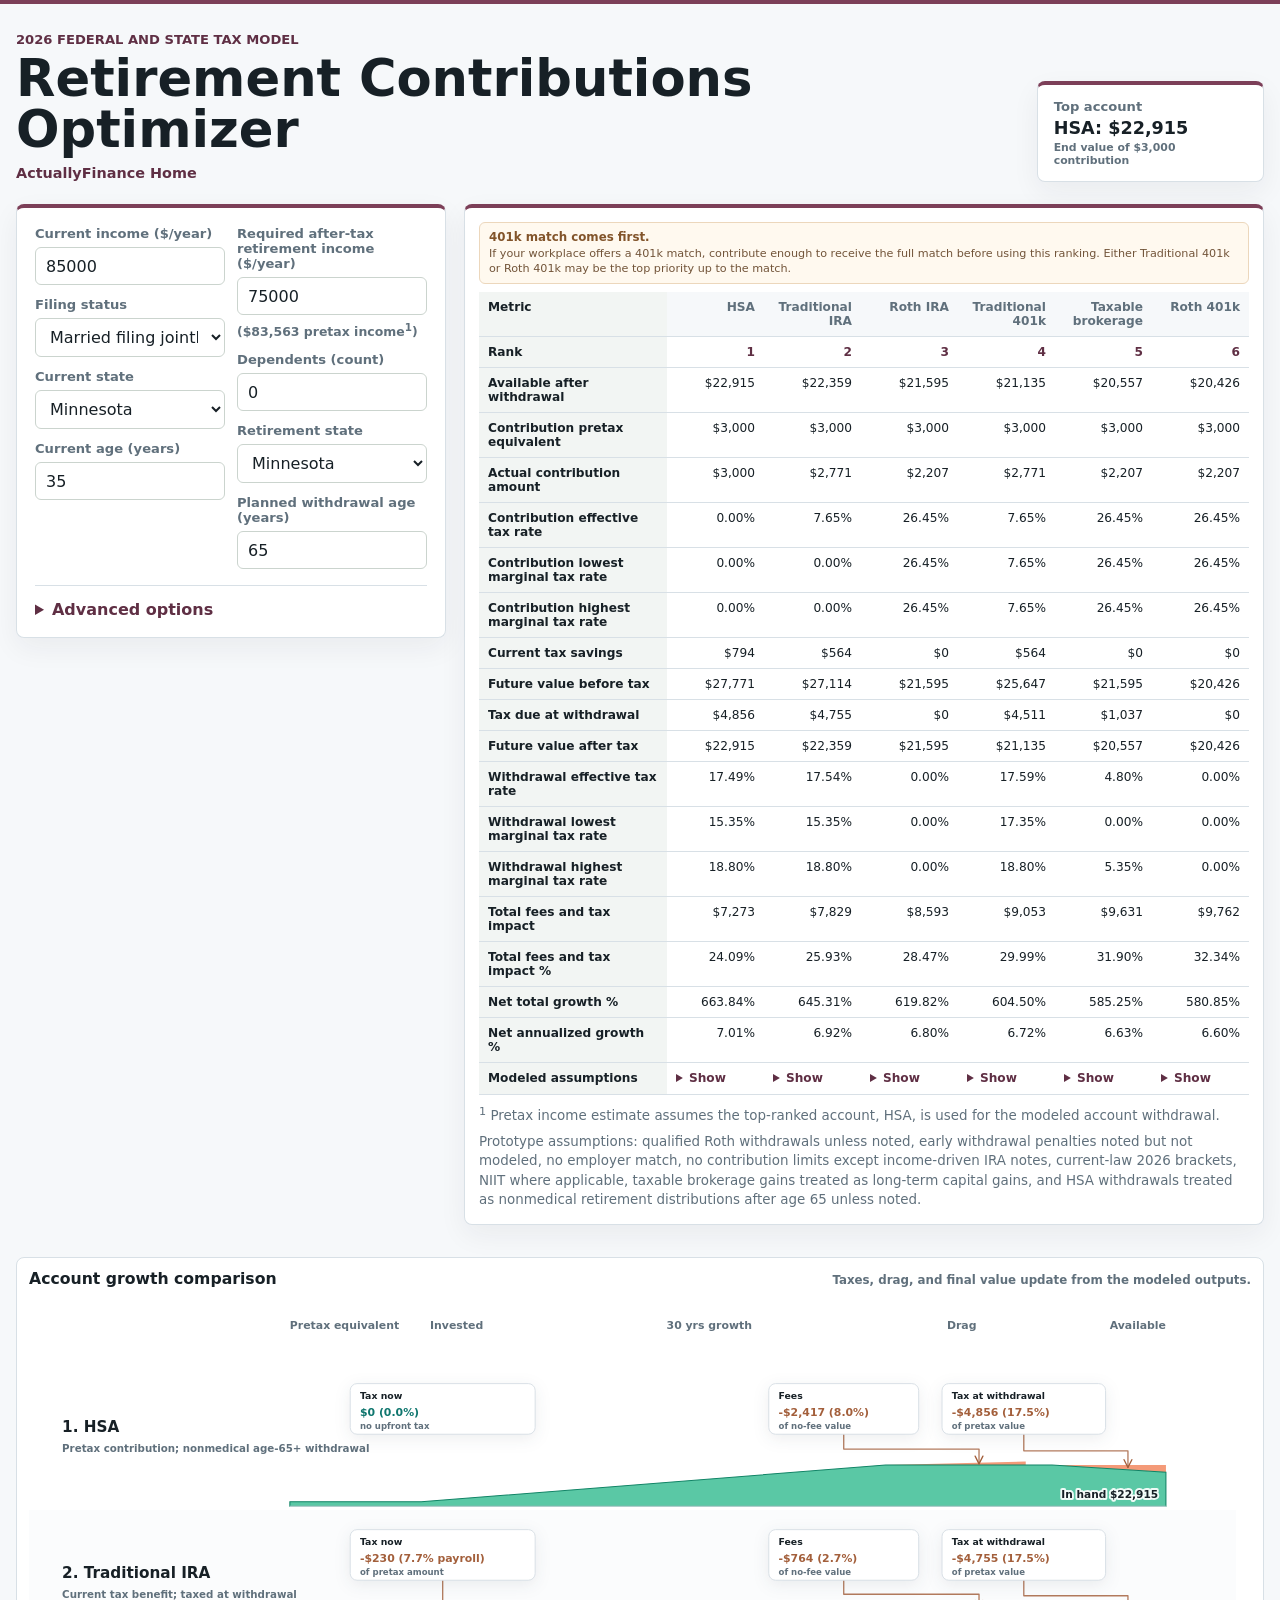
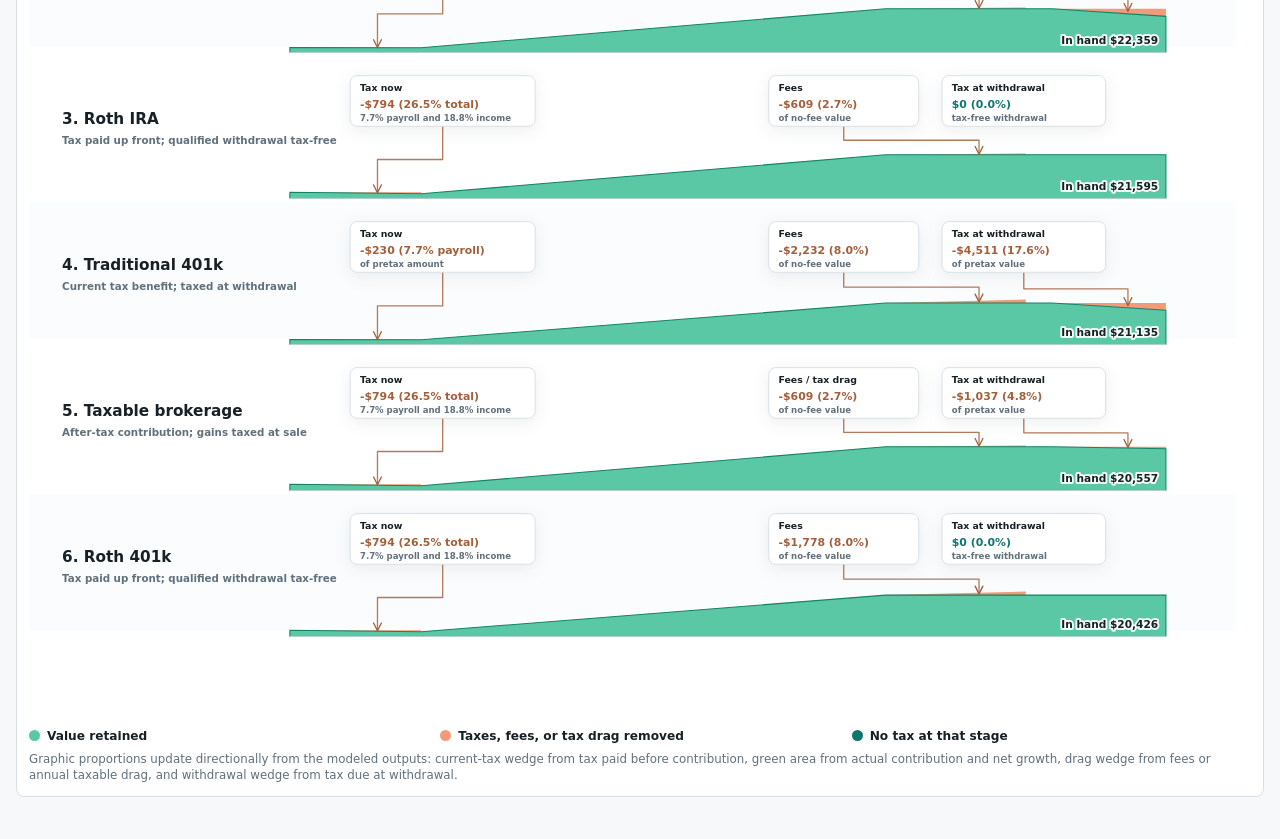
==== contributions-optimizer/index.html @ c51df671 "Make chart detractions triangular" ====
<!doctype html>
<html lang="en">
<head>
  <meta charset="utf-8">
  <meta name="viewport" content="width=device-width, initial-scale=1">
  <title>Retirement Contributions Optimizer</title>
  <meta name="description" content="Rank retirement account contributions by projected after-tax value across IRA, 401k, HSA, and taxable brokerage accounts.">
  <link rel="stylesheet" href="styles.css?v=20260601-chart-polish">
</head>
<body>
  <main class="shell">
    <header class="app-header">
      <div>
        <p class="eyebrow">2026 federal and state tax model</p>
        <h1>Retirement Contributions Optimizer</h1>
        <a class="site-link" href="/">ActuallyFinance Home</a>
      </div>
      <div class="top-result" aria-live="polite">
        <span>Top account</span>
        <strong id="top-account">Loading...</strong>
        <small id="top-account-context"></small>
      </div>
    </header>

    <section class="layout" aria-label="Optimizer inputs and results">
      <div class="optimizer-grid">
        <form class="input-panel" id="optimizer-form">
          <div class="field-columns">
            <div class="field-stack">
            <label class="field-current-income">
              <span>Current income ($/year)</span>
              <input id="current-income" name="currentIncome" type="number" min="0" step="5000" value="85000">
            </label>
            <label class="field-filing-status">
              <span>Filing status</span>
              <select id="filing-status" name="filingStatus">
                <option value="single">Single</option>
                <option value="married_filing_jointly" selected>Married filing jointly</option>
              </select>
            </label>
            <label class="field-current-state">
              <span>Current state</span>
              <select id="current-state" name="currentState"></select>
            </label>
            <label class="field-current-age">
              <span>Current age (years)</span>
              <input id="current-age" name="currentAge" type="number" min="0" max="120" step="1" value="35">
            </label>
            </div>
            <div class="field-stack">
            <label class="field-retirement-income">
              <span>Required after-tax retirement income ($/year)</span>
              <input id="retirement-income" name="retirementIncome" type="number" min="0" step="5000" value="75000">
              <small class="input-note" id="retirement-pretax-equivalent"></small>
            </label>
            <label class="field-dependents">
              <span>Dependents (count)</span>
              <input id="dependents" name="dependents" type="number" min="0" step="1" value="0">
            </label>
            <label class="field-retirement-state">
              <span>Retirement state</span>
              <select id="retirement-state" name="retirementState"></select>
            </label>
            <label class="field-withdrawal-age">
              <span>Planned withdrawal age (years)</span>
              <input id="withdrawal-age" name="withdrawalAge" type="number" min="0" max="120" step="1" value="65">
            </label>
            </div>
          </div>

          <details class="advanced">
            <summary>Advanced options</summary>
            <div class="field-grid advanced-grid">
              <label>
                <span>Pretax income amount to compare ($)</span>
                <input id="pretax-budget" name="pretaxBudget" type="number" min="1" step="100" value="3000">
              </label>
              <label>
                <span>Primary earner share of household wages (%)</span>
                <input id="primary-earner-share" name="primaryEarnerShare" type="number" min="0" max="100" step="5" value="50">
              </label>
              <label class="range-field">
                <span>Current income from long-term capital gains or qualified dividends %</span>
                <div class="range-control">
                  <input id="current-ltcg-share" name="currentLtcgShare" type="range" min="0" max="100" step="5" value="0">
                  <output id="current-ltcg-share-output" for="current-ltcg-share">0%</output>
                </div>
              </label>
              <label class="range-field">
                <span>Retirement baseline income from long-term capital gains or qualified dividends %</span>
                <div class="range-control">
                  <input id="retirement-ltcg-share" name="retirementLtcgShare" type="range" min="0" max="100" step="5" value="0">
                  <output id="retirement-ltcg-share-output" for="retirement-ltcg-share">0%</output>
                </div>
              </label>
              <label>
                <span>Expected annual investment return (%)</span>
                <input id="annual-return" name="annualReturn" type="number" min="0" max="15" step="0.25" value="8">
              </label>
              <label>
                <span>Base annual account expense drag (%)</span>
                <input id="base-expense" name="baseExpense" type="number" min="0" max="3" step="0.05" value="0.10">
              </label>
              <label>
                <span>Extra 401k annual expense drag (%)</span>
                <input id="extra-401k-expense" name="extra401kExpense" type="number" min="0" max="3" step="0.05" value="0.20">
              </label>
              <label>
                <span>Taxable brokerage annual tax drag (%)</span>
                <input id="taxable-drag" name="taxableDrag" type="number" min="0" max="3" step="0.05" value="0">
              </label>
              <label>
                <span>Extra HSA annual expense drag (%)</span>
                <input id="extra-hsa-expense" name="extraHsaExpense" type="number" min="0" max="3" step="0.05" value="0.20">
              </label>
            </div>

            <div class="toggle-grid">
              <label><input id="has-401k" name="has401k" type="checkbox" checked> <span>User has access to a 401k plan</span></label>
              <label><input id="has-hsa" name="hasHsa" type="checkbox" checked> <span>User is HSA eligible</span></label>
              <label><input id="hsa-payroll" name="hsaPayroll" type="checkbox" checked> <span>HSA contribution will be made through paycheck</span></label>
              <label><input id="workplace-plan" name="workplacePlan" type="checkbox" checked> <span>IRA contributor is covered by a workplace retirement plan</span></label>
              <label><input id="spouse-workplace-plan" name="spouseWorkplacePlan" type="checkbox" checked> <span>Spouse is covered by a workplace retirement plan</span></label>
            </div>
          </details>
        </form>

        <section class="results-panel" aria-label="Account ranking results">
          <aside class="priority-notice" aria-label="401k employer match priority">
            <strong>401k match comes first.</strong>
            <span>If your workplace offers a 401k match, contribute enough to receive the full match before using this ranking. Either Traditional 401k or Roth 401k may be the top priority up to the match.</span>
          </aside>
          <div class="table-wrap">
            <table id="results-table"></table>
          </div>
          <div class="results-cards" id="results-cards"></div>
          <div id="footnotes" class="footnotes"></div>
          <p class="model-note">
            Prototype assumptions: qualified Roth withdrawals unless noted, early withdrawal penalties noted but not modeled, no employer match, no contribution limits except income-driven IRA notes, current-law 2026 brackets, NIIT where applicable, taxable brokerage gains treated as long-term capital gains, and HSA withdrawals treated as nonmedical retirement distributions after age 65 unless noted.
          </p>
        </section>
      </div>
      <section class="growth-chart" id="growth-chart" aria-label="Account growth comparison"></section>
    </section>
  </main>

  <script src="app.js?v=20260601-triangle-detractions"></script>
</body>
</html>
---- contributions-optimizer/styles.css ----
:root {
  color-scheme: light;
  --bg: #f6f8fa;
  --panel: #ffffff;
  --ink: #172026;
  --muted: #60707c;
  --line: #d8e0e6;
  --accent: #7c3f58;
  --accent-dark: #5f2f44;
  --accent-soft: #f4e8ee;
  --warning: #9b6a38;
  --warning-soft: #fbefe1;
  --unavailable-text: #8f9aa6;
  --unavailable-soft: #f2f4f6;
  --warn-soft: #fff4d9;
  --shadow: 0 10px 28px rgba(31, 41, 55, 0.06);
}

* {
  box-sizing: border-box;
}

body {
  margin: 0;
  min-width: 320px;
  color: var(--ink);
  background: var(--bg);
  font-family: Inter, ui-sans-serif, system-ui, -apple-system, BlinkMacSystemFont, "Segoe UI", sans-serif;
}

body::before {
  content: "";
  display: block;
  height: 4px;
  background: var(--accent);
}

button,
input,
select {
  font: inherit;
}

.shell {
  width: min(1480px, calc(100% - 32px));
  margin: 0 auto;
  padding: 28px 0 42px;
}

.app-header {
  display: flex;
  align-items: end;
  justify-content: space-between;
  gap: 24px;
  margin-bottom: 22px;
}

.eyebrow {
  margin: 0 0 6px;
  color: var(--accent-dark);
  font-size: 0.82rem;
  font-weight: 700;
  letter-spacing: 0;
  text-transform: uppercase;
}

h1 {
  margin: 0;
  font-size: clamp(2rem, 4vw, 3.4rem);
  line-height: 1;
  letter-spacing: 0;
}

.site-link {
  display: inline-flex;
  margin-top: 10px;
  color: var(--accent-dark);
  font-size: 0.9rem;
  font-weight: 700;
  text-decoration: none;
}

.site-link:hover {
  text-decoration: underline;
  text-underline-offset: 3px;
}

.top-result {
  min-width: 220px;
  padding: 14px 16px;
  border: 1px solid var(--line);
  border-top: 4px solid var(--accent);
  border-radius: 8px;
  background: var(--panel);
  box-shadow: var(--shadow);
}

.top-result span {
  display: block;
  color: var(--muted);
  font-size: 0.82rem;
  font-weight: 650;
}

.top-result strong {
  display: block;
  margin-top: 4px;
  font-size: 1.1rem;
}

.top-result small {
  display: block;
  margin-top: 3px;
  color: var(--muted);
  font-size: 0.68rem;
  font-weight: 650;
}

.layout {
  display: grid;
  gap: 18px;
  align-items: start;
}

.optimizer-grid {
  display: grid;
  grid-template-columns: minmax(320px, 430px) minmax(0, 1fr);
  gap: 18px;
  align-items: start;
}

.input-panel,
.results-panel {
  border: 1px solid var(--line);
  border-top: 4px solid var(--accent);
  border-radius: 8px;
  background: var(--panel);
  box-shadow: var(--shadow);
}

.input-panel {
  padding: 18px;
  position: sticky;
  top: 16px;
}

.field-grid {
  display: grid;
  grid-template-columns: 1fr 1fr;
  gap: 12px;
}

.field-columns {
  display: grid;
  grid-template-columns: 1fr 1fr;
  gap: 12px;
  align-items: start;
}

.field-stack {
  display: grid;
  gap: 12px;
}

label {
  display: grid;
  gap: 6px;
  align-self: start;
  align-content: start;
  min-width: 0;
}

label span {
  color: var(--muted);
  font-size: 0.82rem;
  font-weight: 650;
}

.input-note {
  color: var(--muted);
  font-size: 0.78rem;
  font-weight: 650;
  line-height: 1.25;
}

input,
select {
  width: 100%;
  min-height: 38px;
  border: 1px solid #cbd4ce;
  border-radius: 6px;
  padding: 8px 10px;
  color: var(--ink);
  background: #fff;
}

input[type="range"] {
  min-height: 38px;
  padding: 0;
  border: 0;
  accent-color: var(--accent);
  background: transparent;
}

input:focus,
select:focus {
  outline: 2px solid rgba(15, 118, 110, 0.22);
  border-color: var(--accent);
}

input[type="range"]:focus {
  outline: none;
}

input[type="range"]:focus-visible {
  outline: 2px solid rgba(15, 118, 110, 0.22);
  outline-offset: 3px;
}

.range-field {
  gap: 8px;
}

.range-control {
  display: grid;
  grid-template-columns: minmax(0, 1fr) 48px;
  gap: 10px;
  align-items: center;
  min-height: 38px;
}

.range-control output {
  justify-self: end;
  min-width: 42px;
  color: var(--ink);
  font-weight: 750;
  text-align: right;
}

.advanced {
  margin-top: 16px;
  border-top: 1px solid var(--line);
  padding-top: 14px;
}

.advanced summary {
  cursor: pointer;
  color: var(--accent-dark);
  font-weight: 750;
}

.advanced-grid {
  margin-top: 14px;
}

.toggle-grid {
  display: grid;
  gap: 9px;
  margin-top: 14px;
}

.toggle-grid label {
  display: flex;
  align-items: center;
  gap: 9px;
}

.toggle-grid input {
  width: 16px;
  min-height: 16px;
  accent-color: var(--accent);
}

.toggle-grid span {
  color: var(--ink);
  font-weight: 600;
}

.results-panel {
  min-width: 0;
  padding: 14px;
}

.priority-notice {
  display: grid;
  gap: 3px;
  margin-bottom: 8px;
  border: 1px solid #ecd7bc;
  border-radius: 6px;
  padding: 7px 9px;
  color: #725439;
  background: #fff9ef;
}

.priority-notice strong {
  color: #82542a;
  font-size: 0.74rem;
}

.priority-notice span {
  font-size: 0.7rem;
  line-height: 1.28;
}

.table-wrap {
  overflow-x: auto;
}

.results-cards {
  display: none;
}

table {
  width: 100%;
  border-collapse: collapse;
  table-layout: fixed;
  font-size: clamp(0.76rem, 0.78vw, 0.92rem);
}

th,
td {
  border-bottom: 1px solid var(--line);
  padding: 8px 9px;
  vertical-align: top;
  overflow-wrap: anywhere;
}

th {
  background: #f6f8fa;
  color: var(--muted);
  font-weight: 750;
  text-align: right;
}

th.account-warning-header {
  color: var(--warning);
}

th:first-child,
td:first-child {
  position: sticky;
  left: 0;
  z-index: 1;
  width: 188px;
  background: #f2f5f3;
  color: var(--ink);
  font-weight: 750;
  text-align: left;
}

td {
  text-align: right;
}

tr.rank-row td:not(:first-child) {
  color: var(--accent-dark);
  font-weight: 800;
}

td.account-unavailable-cell,
tr.rank-row td.account-unavailable-cell:not(:first-child) {
  color: var(--unavailable-text);
  background: var(--unavailable-soft);
}

.note-cell {
  text-align: left;
  color: var(--muted);
  font-size: 0.76rem;
  line-height: 1.25;
}

.assumption-details summary {
  cursor: pointer;
  color: var(--accent-dark);
  font-weight: 750;
}

.assumption-details p {
  margin: 7px 0 0;
}

td.account-unavailable-cell.note-cell {
  color: var(--unavailable-text);
}

.unavailable {
  color: var(--unavailable-text);
  background: var(--unavailable-soft);
}

.footnotes {
  margin-top: 10px;
  color: var(--muted);
  font-size: 0.84rem;
}

.footnotes p,
.model-note {
  margin: 8px 0 0;
}

.model-note {
  color: var(--muted);
  font-size: 0.84rem;
  line-height: 1.45;
}

.growth-chart {
  grid-column: 1 / -1;
  margin-top: 14px;
  border: 1px solid var(--line);
  border-radius: 8px;
  padding: 12px;
  background: #fff;
}

.growth-chart-header {
  display: flex;
  align-items: baseline;
  justify-content: space-between;
  gap: 12px;
  margin-bottom: 8px;
}

.growth-chart h2 {
  margin: 0;
  color: var(--ink);
  font-size: 0.98rem;
  line-height: 1.2;
}

.growth-chart-header span {
  color: var(--muted);
  font-size: 0.74rem;
  font-weight: 650;
  text-align: right;
}

.growth-chart svg {
  display: block;
  width: 100%;
  height: auto;
  min-height: 260px;
}

.retained-chart-scroll {
  width: 100%;
  max-width: 100%;
  overflow-x: auto;
  overflow-y: hidden;
  padding-bottom: 4px;
  scrollbar-gutter: stable;
}

.retained-row-band {
  fill: #fbfcfd;
}

.retained-account-title {
  fill: var(--ink);
  font-size: 0.98rem;
  font-weight: 800;
}

.retained-account-subtitle,
.retained-stage-label {
  fill: var(--muted);
  font-weight: 700;
}

.retained-account-subtitle {
  font-size: 0.66rem;
}

.retained-stage-label {
  font-size: 0.7rem;
}

.retained-value-label {
  fill: var(--ink);
  font-size: 0.68rem;
  font-weight: 800;
  paint-order: stroke;
  stroke: rgba(255, 255, 255, 0.9);
  stroke-linejoin: round;
  stroke-width: 4px;
}

.retained-callout-box {
  fill: #fff;
  stroke: var(--line);
  stroke-width: 1;
  filter: drop-shadow(0 4px 8px rgba(31, 41, 55, 0.08));
}

.retained-leader-line {
  fill: none;
  stroke-width: 1.35;
  stroke-linecap: round;
  stroke-linejoin: round;
  opacity: 0.82;
}

.retained-callout-title {
  fill: var(--ink);
  font-size: 0.6rem;
  font-weight: 800;
}

.retained-callout-value {
  fill: #a35f3b;
  font-size: 0.7rem;
  font-weight: 800;
}

.retained-callout-value.good {
  fill: #0f766e;
}

.retained-callout-note {
  fill: var(--muted);
  font-size: 0.55rem;
  font-weight: 650;
}

.chart-axis,
.chart-grid {
  stroke: var(--line);
}

.chart-axis-break {
  fill: none;
  stroke: var(--muted);
  stroke-linecap: round;
  stroke-width: 2;
}

.chart-axis-label,
.chart-tick-label {
  fill: var(--muted);
  font-size: 0.72rem;
  font-weight: 650;
}

.chart-line {
  fill: none;
  stroke-linecap: round;
  stroke-linejoin: round;
  stroke-width: 3;
}

.chart-endpoint {
  stroke: #fff;
  stroke-width: 2;
}

.chart-legend {
  display: grid;
  grid-template-columns: repeat(auto-fit, minmax(160px, 1fr));
  gap: 7px 12px;
  margin-top: 10px;
}

.chart-rule-note {
  margin: 8px 0 0;
  color: var(--muted);
  font-size: 0.74rem;
  line-height: 1.4;
}

.chart-legend-item {
  display: grid;
  grid-template-columns: auto minmax(0, 1fr);
  gap: 7px;
  align-items: center;
  min-width: 0;
  color: var(--ink);
  font-size: 0.76rem;
  font-weight: 700;
}

.chart-legend-swatch {
  width: 11px;
  height: 11px;
  border-radius: 999px;
}

.chart-legend-value {
  color: var(--muted);
  font-weight: 650;
}

@media (max-width: 1100px) {
  .optimizer-grid {
    grid-template-columns: 1fr;
  }

  .input-panel {
    position: static;
  }
}

@media (max-width: 700px) {
  .shell {
    width: 100%;
    padding: 14px 10px 28px;
  }

  .app-header {
    align-items: stretch;
    flex-direction: column;
    gap: 12px;
    margin-bottom: 12px;
  }

  .eyebrow {
    font-size: 0.72rem;
  }

  h1 {
    font-size: 2rem;
    line-height: 1.04;
  }

  .top-result {
    min-width: 0;
    padding: 12px;
  }

  .layout {
    gap: 12px;
  }

  .optimizer-grid {
    gap: 12px;
  }

  .input-panel,
  .results-panel {
    border-radius: 6px;
    box-shadow: none;
  }

  .input-panel {
    padding: 12px;
  }

  .field-grid,
  .field-columns {
    grid-template-columns: 1fr;
    gap: 10px;
  }

  .field-stack {
    display: contents;
  }

  .field-current-income {
    order: 1;
  }

  .field-retirement-income {
    order: 2;
  }

  .field-filing-status {
    order: 3;
  }

  .field-dependents {
    order: 4;
  }

  .field-current-state {
    order: 5;
  }

  .field-retirement-state {
    order: 6;
  }

  .field-current-age {
    order: 7;
  }

  .field-withdrawal-age {
    order: 8;
  }

  label span {
    font-size: 0.78rem;
  }

  input,
  select {
    min-height: 42px;
    font-size: 1rem;
  }

  .advanced {
    margin-top: 12px;
    padding-top: 12px;
  }

  .toggle-grid {
    gap: 12px;
  }

  .toggle-grid label {
    align-items: flex-start;
  }

  .toggle-grid input {
    flex: 0 0 auto;
    margin-top: 2px;
    width: 18px;
    min-height: 18px;
  }

  .results-panel {
    padding: 10px;
  }

  .table-wrap {
    display: none;
  }

  .results-cards {
    display: grid;
    gap: 10px;
  }

  .result-card {
    border: 1px solid var(--line);
    border-radius: 8px;
    background: #fff;
    overflow: hidden;
  }

  .unavailable-card {
    background: var(--unavailable-soft);
    color: var(--unavailable-text);
  }

  .benefit-warning-card .card-rank strong {
    color: var(--warning);
  }

  .card-rank,
  .card-value {
    display: grid;
    gap: 3px;
    padding: 11px 12px;
  }

  .card-rank {
    grid-template-columns: auto 1fr;
    align-items: center;
    border-bottom: 1px solid var(--line);
    background: #eef3ef;
  }

  .card-rank span {
    color: var(--accent-dark);
    font-size: 0.78rem;
    font-weight: 800;
  }

  .card-rank strong {
    justify-self: end;
    text-align: right;
    font-size: 1rem;
  }

  .card-value {
    border-bottom: 1px solid var(--line);
  }

  .card-value span,
  .mobile-metrics dt {
    color: var(--muted);
    font-size: 0.76rem;
    font-weight: 700;
  }

  .card-value strong {
    color: var(--accent-dark);
    font-size: 1.4rem;
    line-height: 1.05;
  }

  .mobile-metrics {
    display: grid;
    margin: 0;
  }

  .mobile-metrics div {
    display: grid;
    grid-template-columns: minmax(0, 1fr) auto;
    gap: 10px;
    align-items: baseline;
    padding: 8px 12px;
    border-bottom: 1px solid var(--line);
  }

  .mobile-metrics dd {
    margin: 0;
    text-align: right;
    font-weight: 750;
  }

  .card-details {
    padding: 10px 12px;
  }

  .card-details summary {
    cursor: pointer;
    color: var(--accent-dark);
    font-size: 0.86rem;
    font-weight: 750;
  }

  .card-details p {
    margin: 8px 0 0;
    color: var(--muted);
    font-size: 0.84rem;
    line-height: 1.35;
  }

  .footnotes,
  .model-note {
    font-size: 0.78rem;
  }

  .growth-chart {
    padding: 10px;
  }

  .growth-chart-header {
    display: grid;
    gap: 3px;
  }

  .growth-chart-header span {
    text-align: left;
  }

  .growth-chart svg {
    min-height: 230px;
  }

  .retained-chart-scroll svg {
    width: 1240px;
    max-width: none;
  }

  th:first-child,
  td:first-child {
    width: 150px;
  }
}
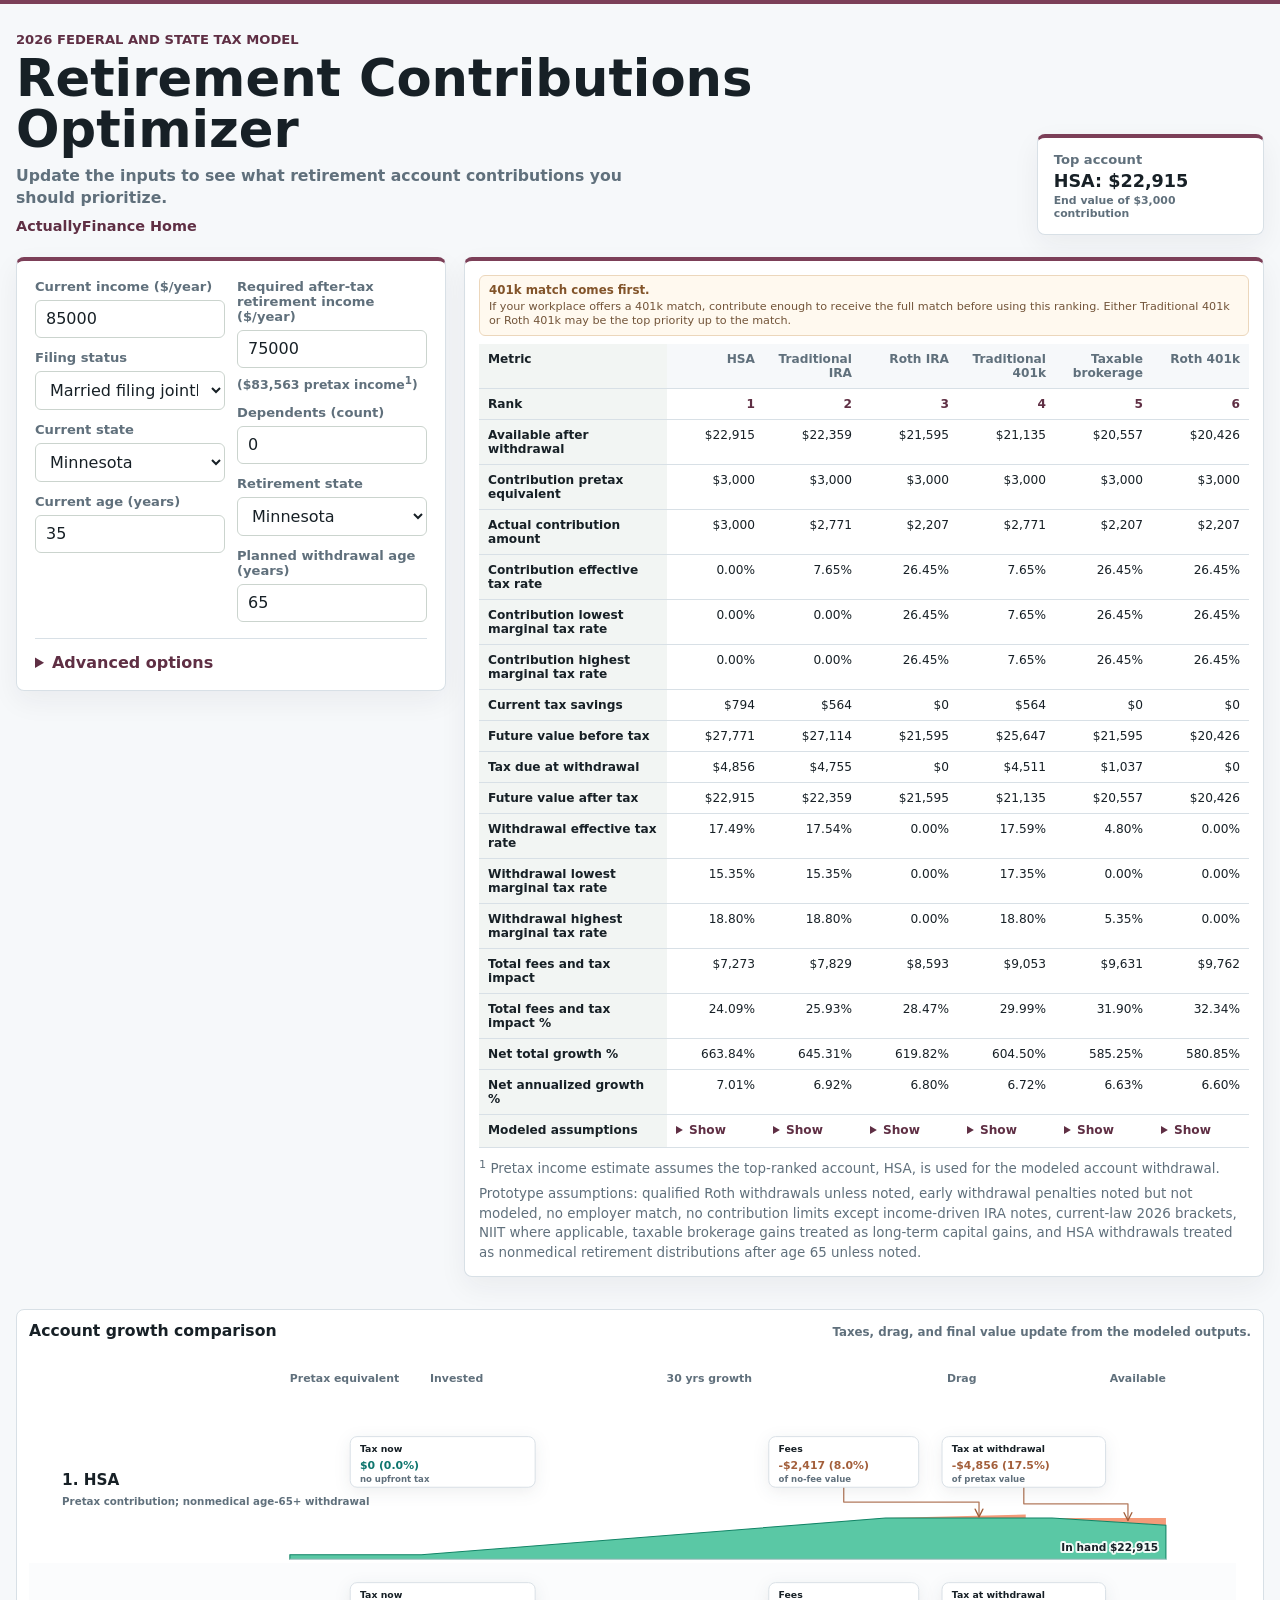
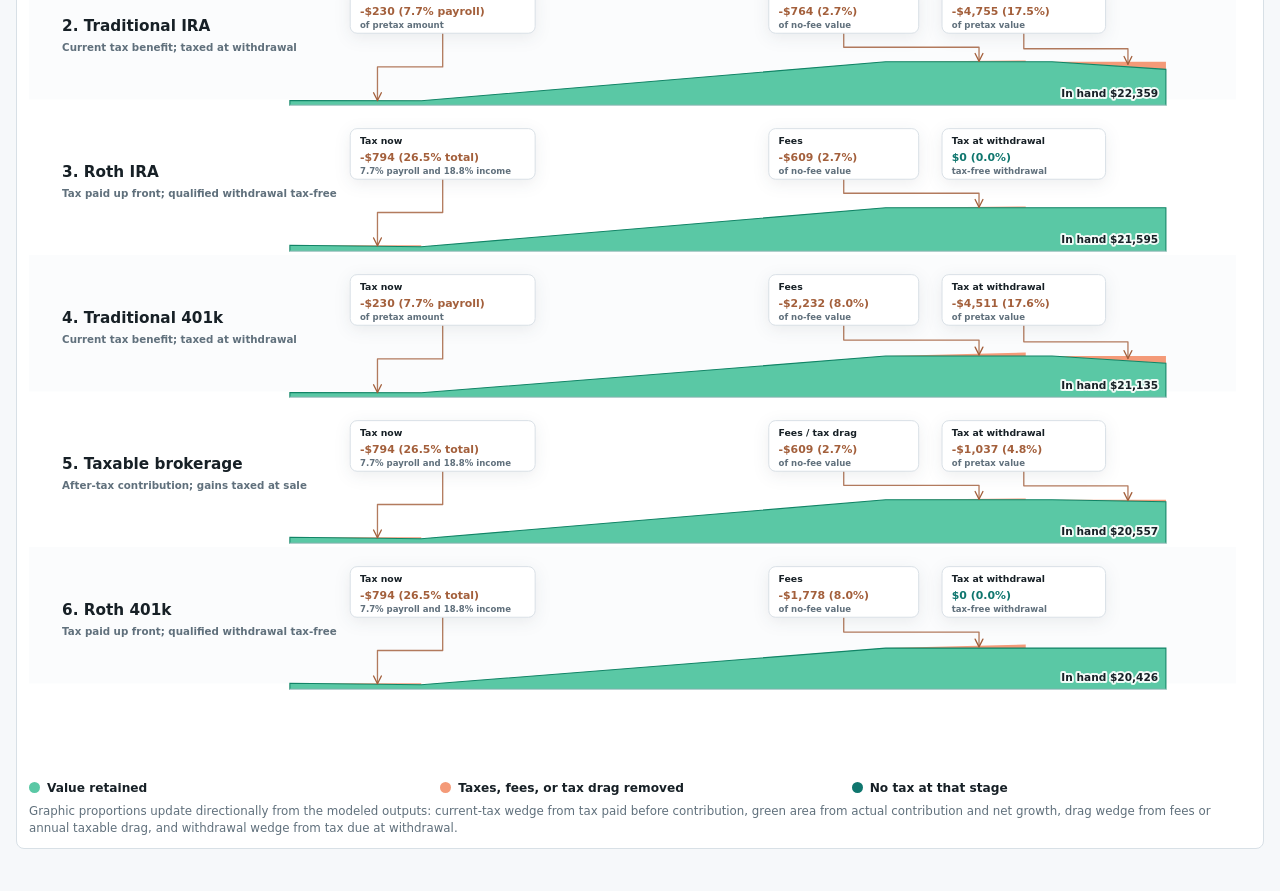
==== commit f04b0a40: "Add optimizer page description" ====
--- a/contributions-optimizer/index.html
+++ b/contributions-optimizer/index.html
@@ -13,6 +13,7 @@
       <div>
         <p class="eyebrow">2026 federal and state tax model</p>
         <h1>Retirement Contributions Optimizer</h1>
+        <p class="app-description">Update the inputs to see what retirement account contributions you should prioritize.</p>
         <a class="site-link" href="/">ActuallyFinance Home</a>
       </div>
       <div class="top-result" aria-live="polite">
--- a/contributions-optimizer/styles.css
+++ b/contributions-optimizer/styles.css
@@ -71,6 +71,15 @@
   letter-spacing: 0;
 }
 
+.app-description {
+  max-width: 620px;
+  margin: 10px 0 0;
+  color: var(--muted);
+  font-size: 0.98rem;
+  font-weight: 600;
+  line-height: 1.35;
+}
+
 .site-link {
   display: inline-flex;
   margin-top: 10px;
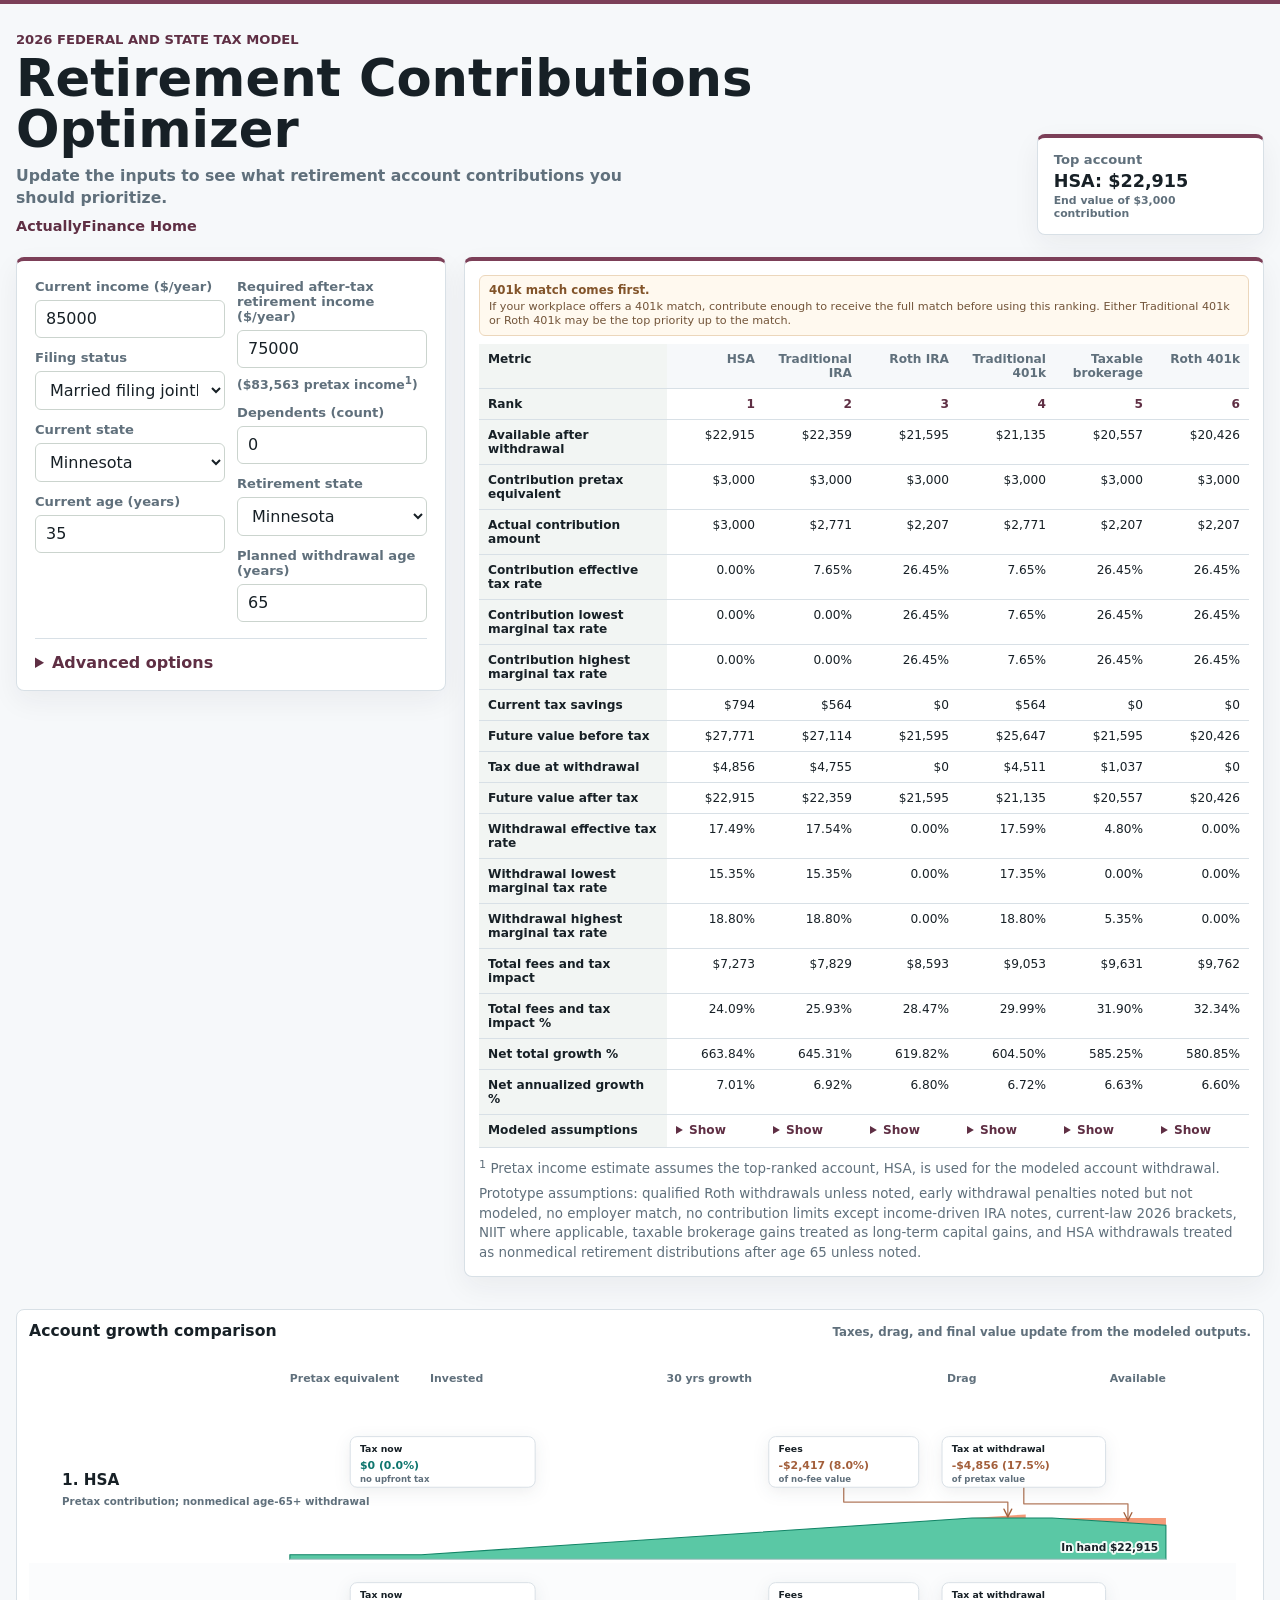
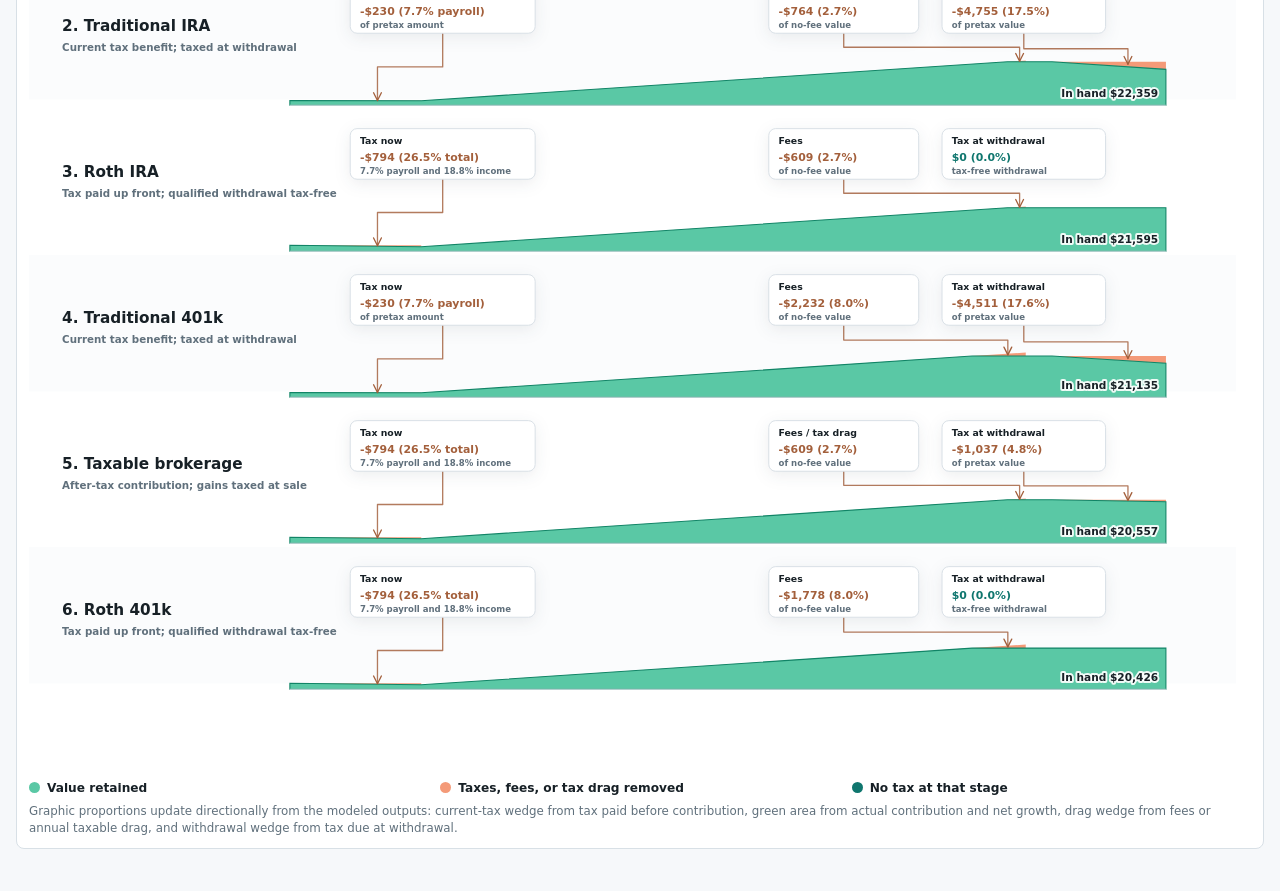
==== commit c7985d7f: "Align fee wedge with growth slope" ====
--- a/contributions-optimizer/index.html
+++ b/contributions-optimizer/index.html
@@ -145,6 +145,6 @@
     </section>
   </main>
 
-  <script src="app.js?v=20260601-triangle-detractions"></script>
+  <script src="app.js?v=20260601-fee-slope-alignment"></script>
 </body>
 </html>
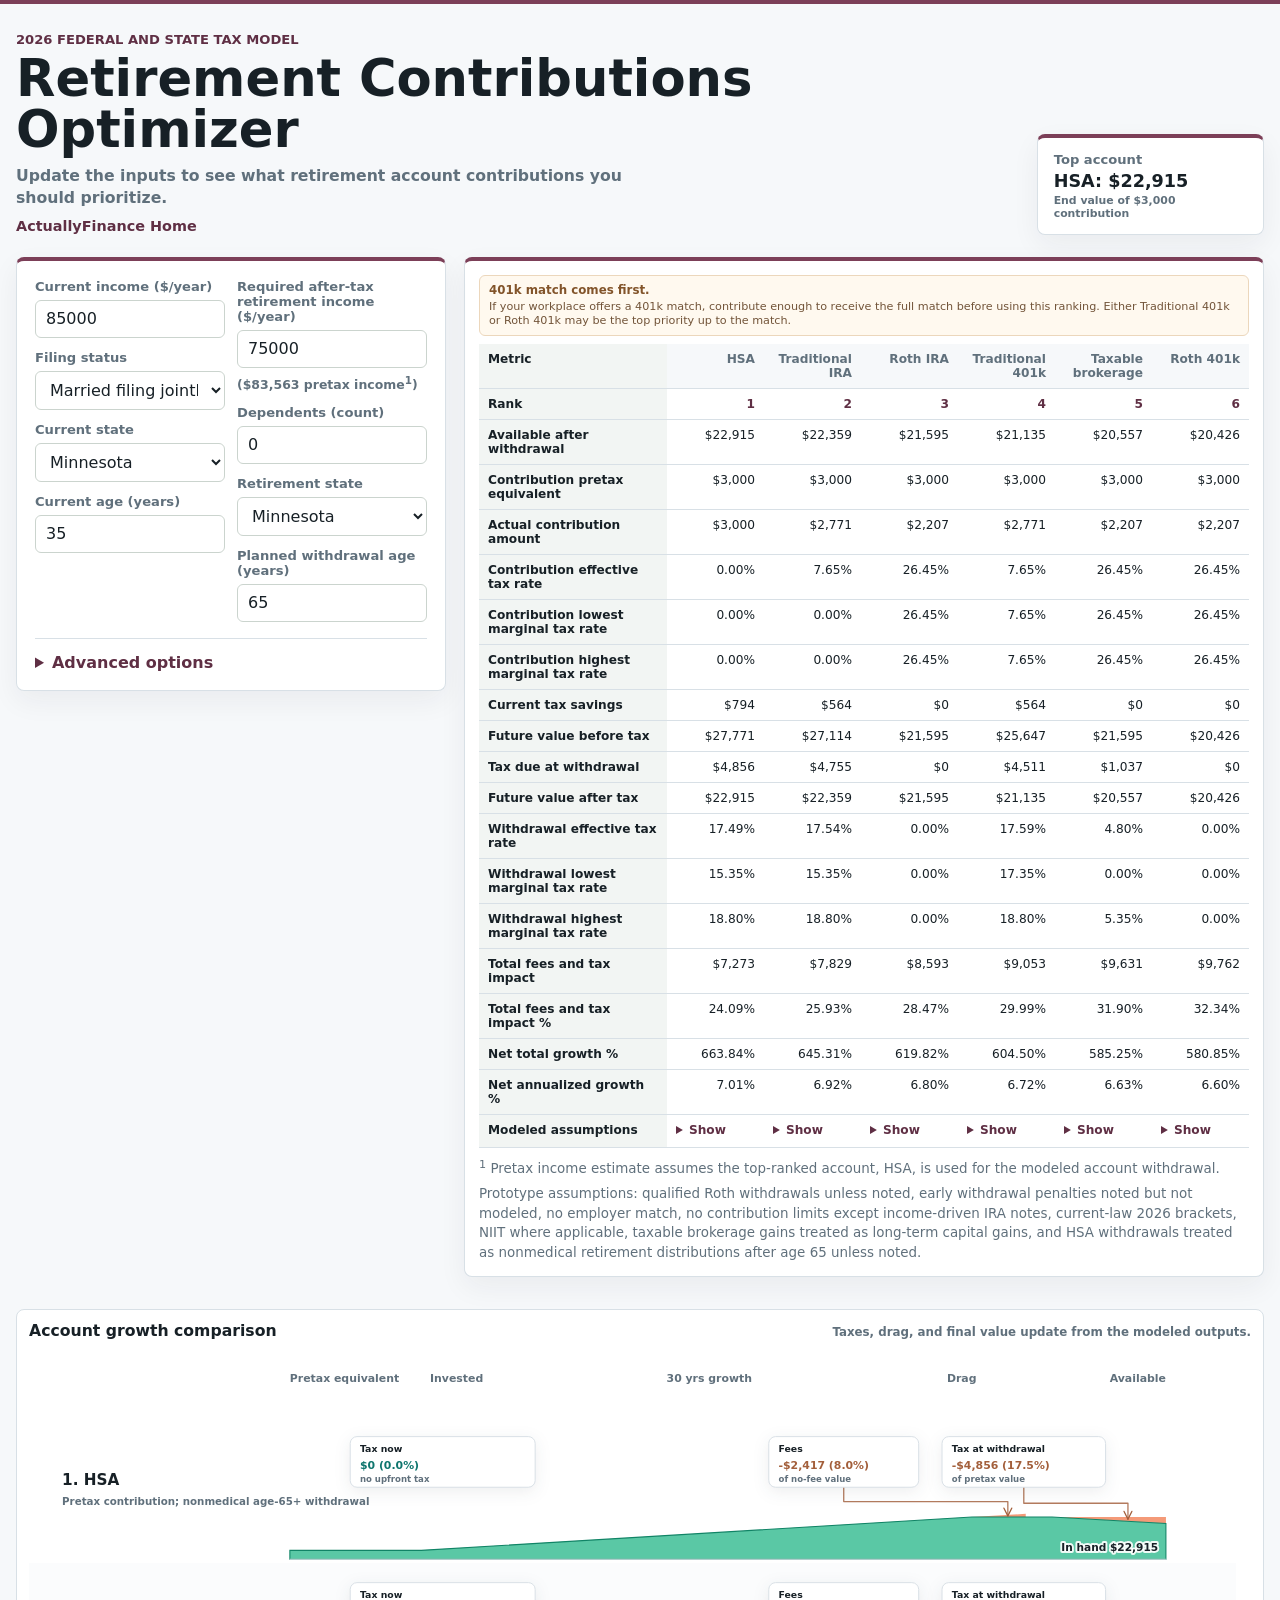
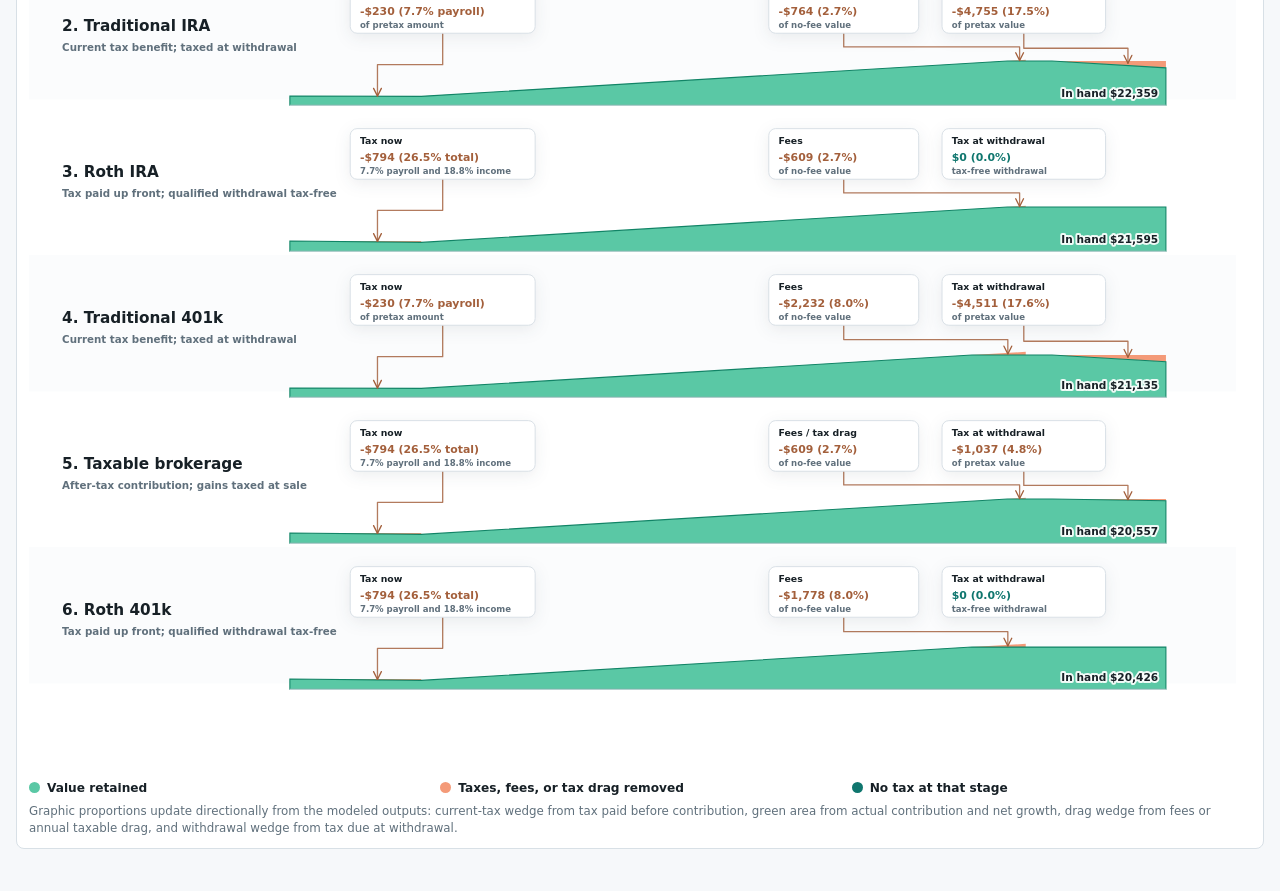
==== commit 843331ac: "Increase minimum chart retained value height" ====
--- a/contributions-optimizer/index.html
+++ b/contributions-optimizer/index.html
@@ -145,6 +145,6 @@
     </section>
   </main>
 
-  <script src="app.js?v=20260601-fee-slope-alignment"></script>
+  <script src="app.js?v=20260601-min-green-height"></script>
 </body>
 </html>
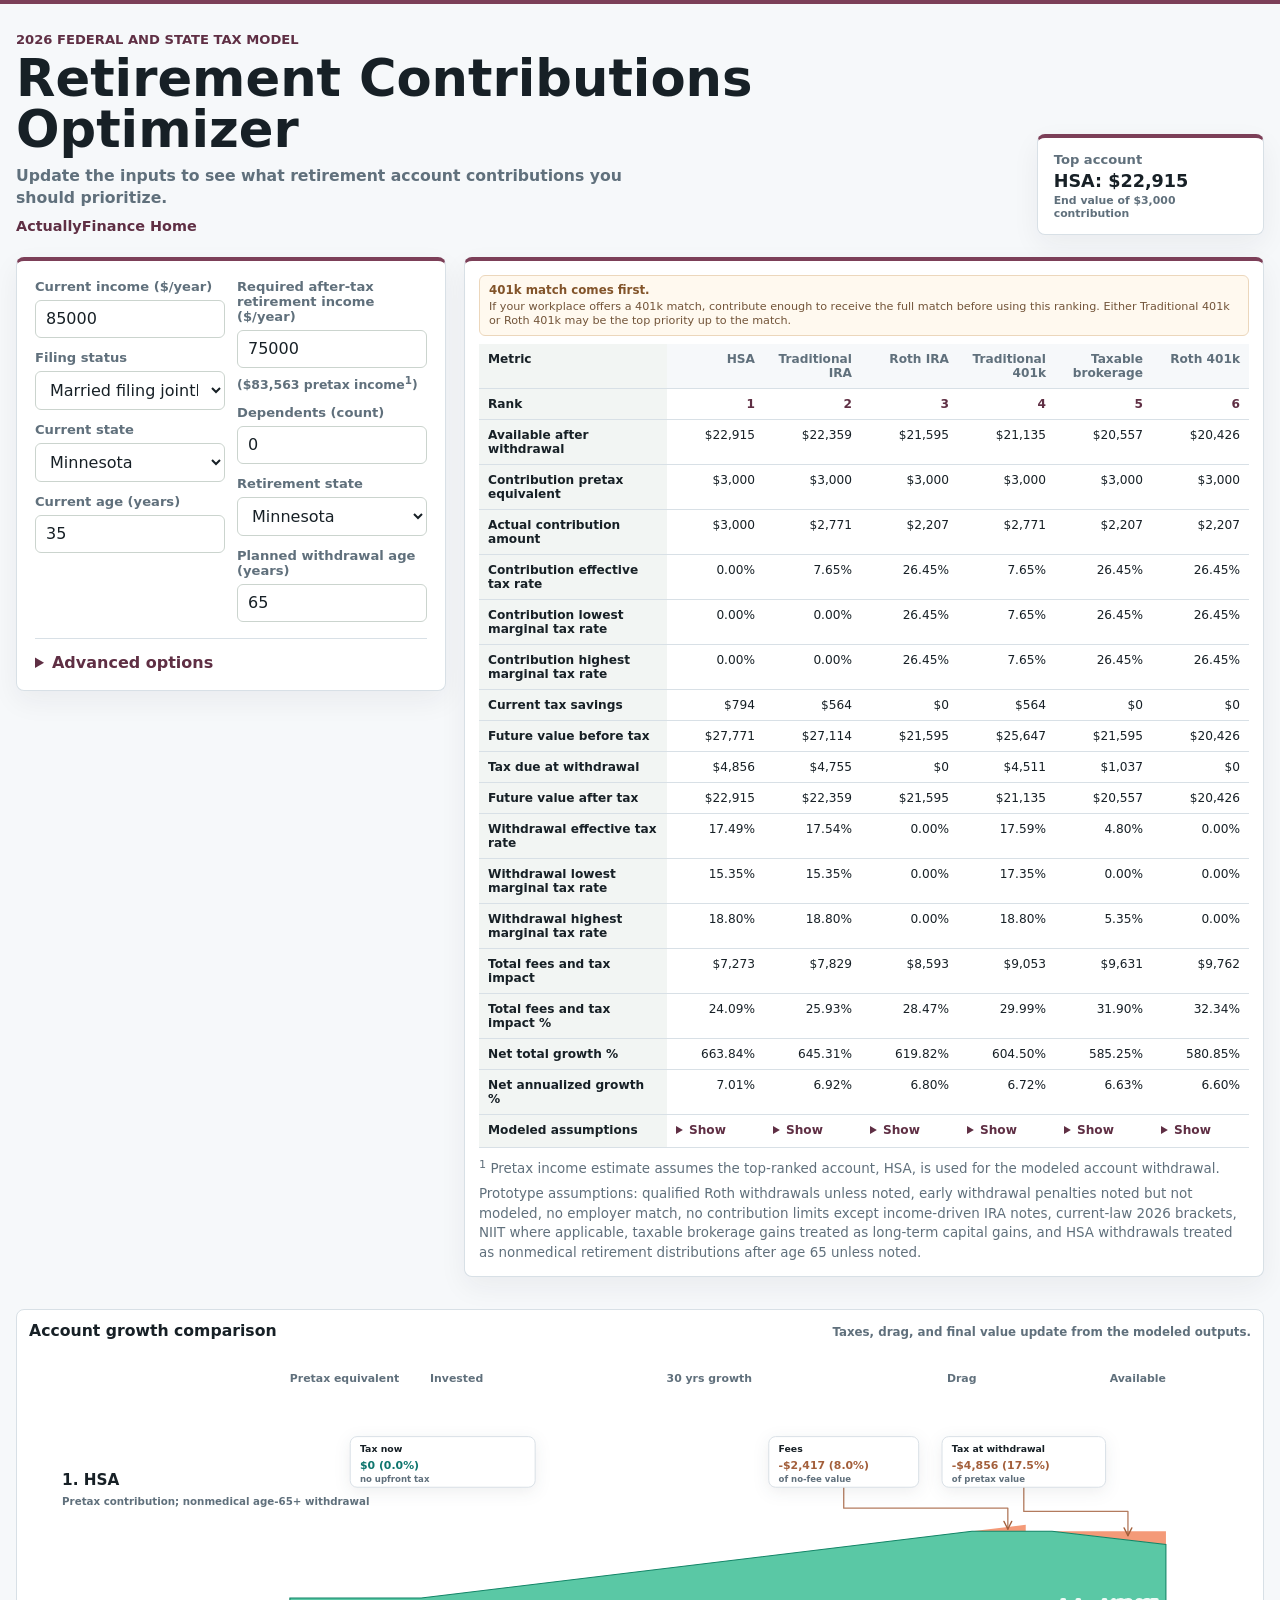
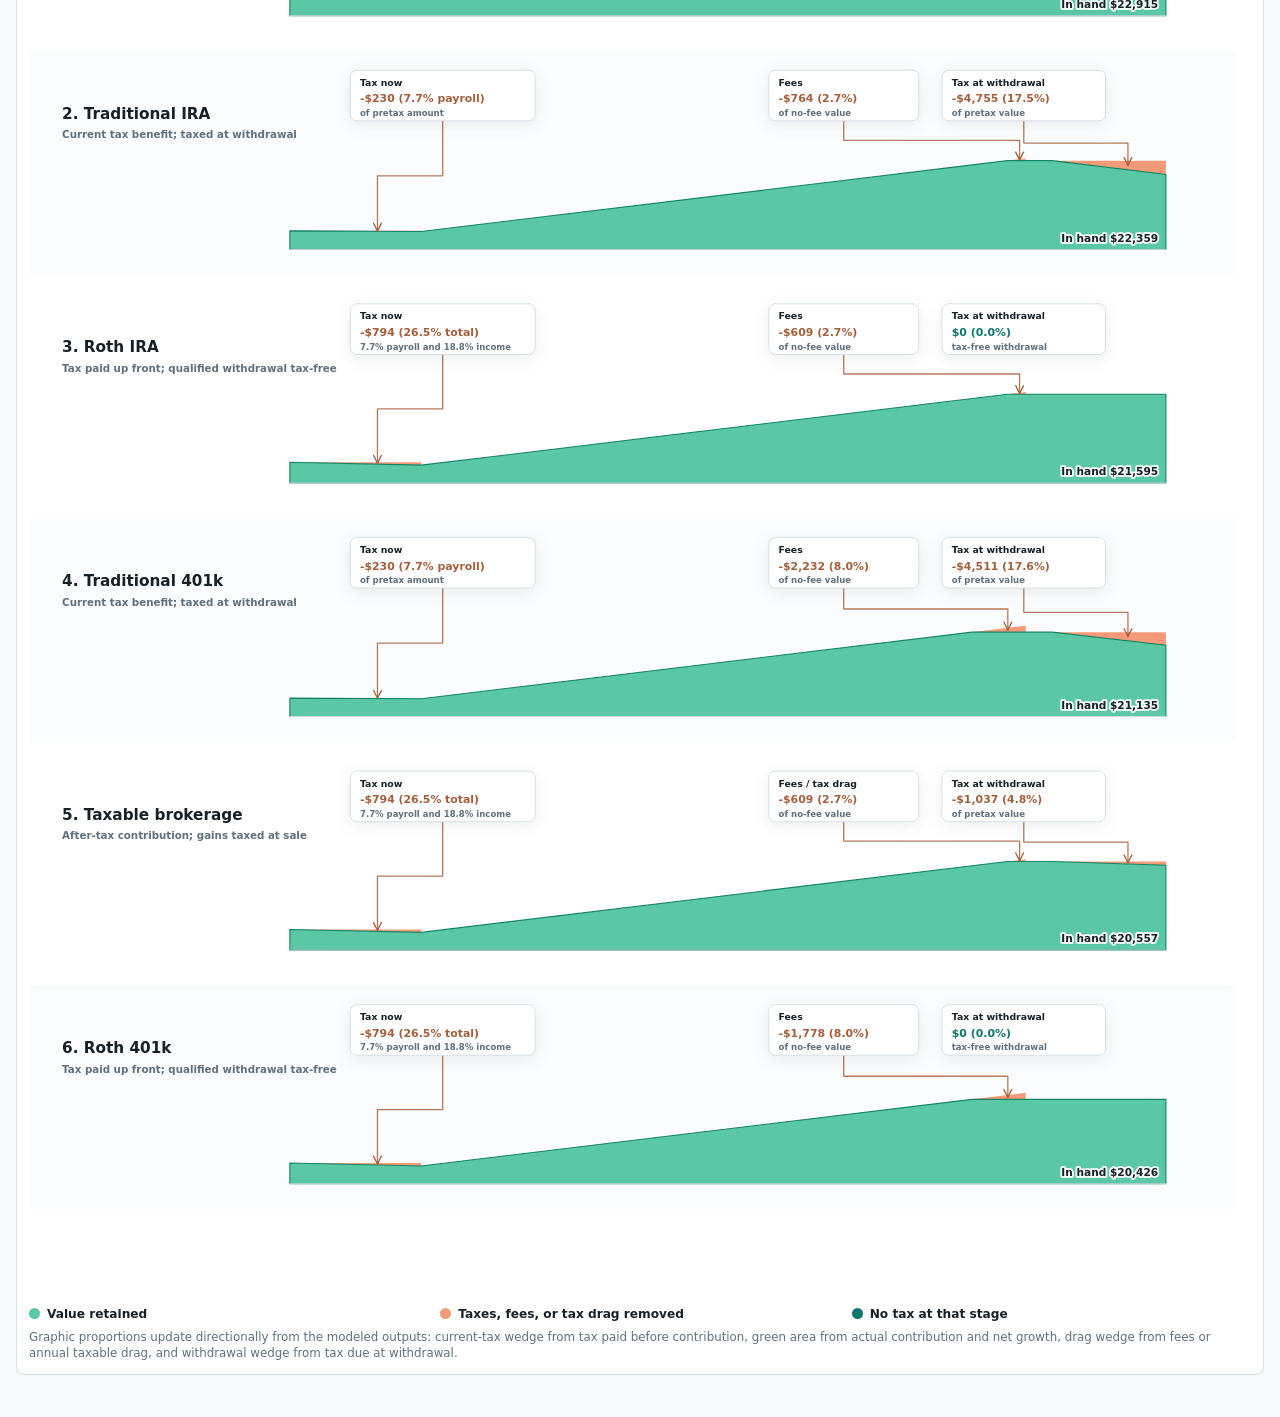
==== commit 8718bad2: "Double account chart drawing height" ====
--- a/contributions-optimizer/index.html
+++ b/contributions-optimizer/index.html
@@ -145,6 +145,6 @@
     </section>
   </main>
 
-  <script src="app.js?v=20260601-min-green-height"></script>
+  <script src="app.js?v=20260601-taller-account-charts"></script>
 </body>
 </html>
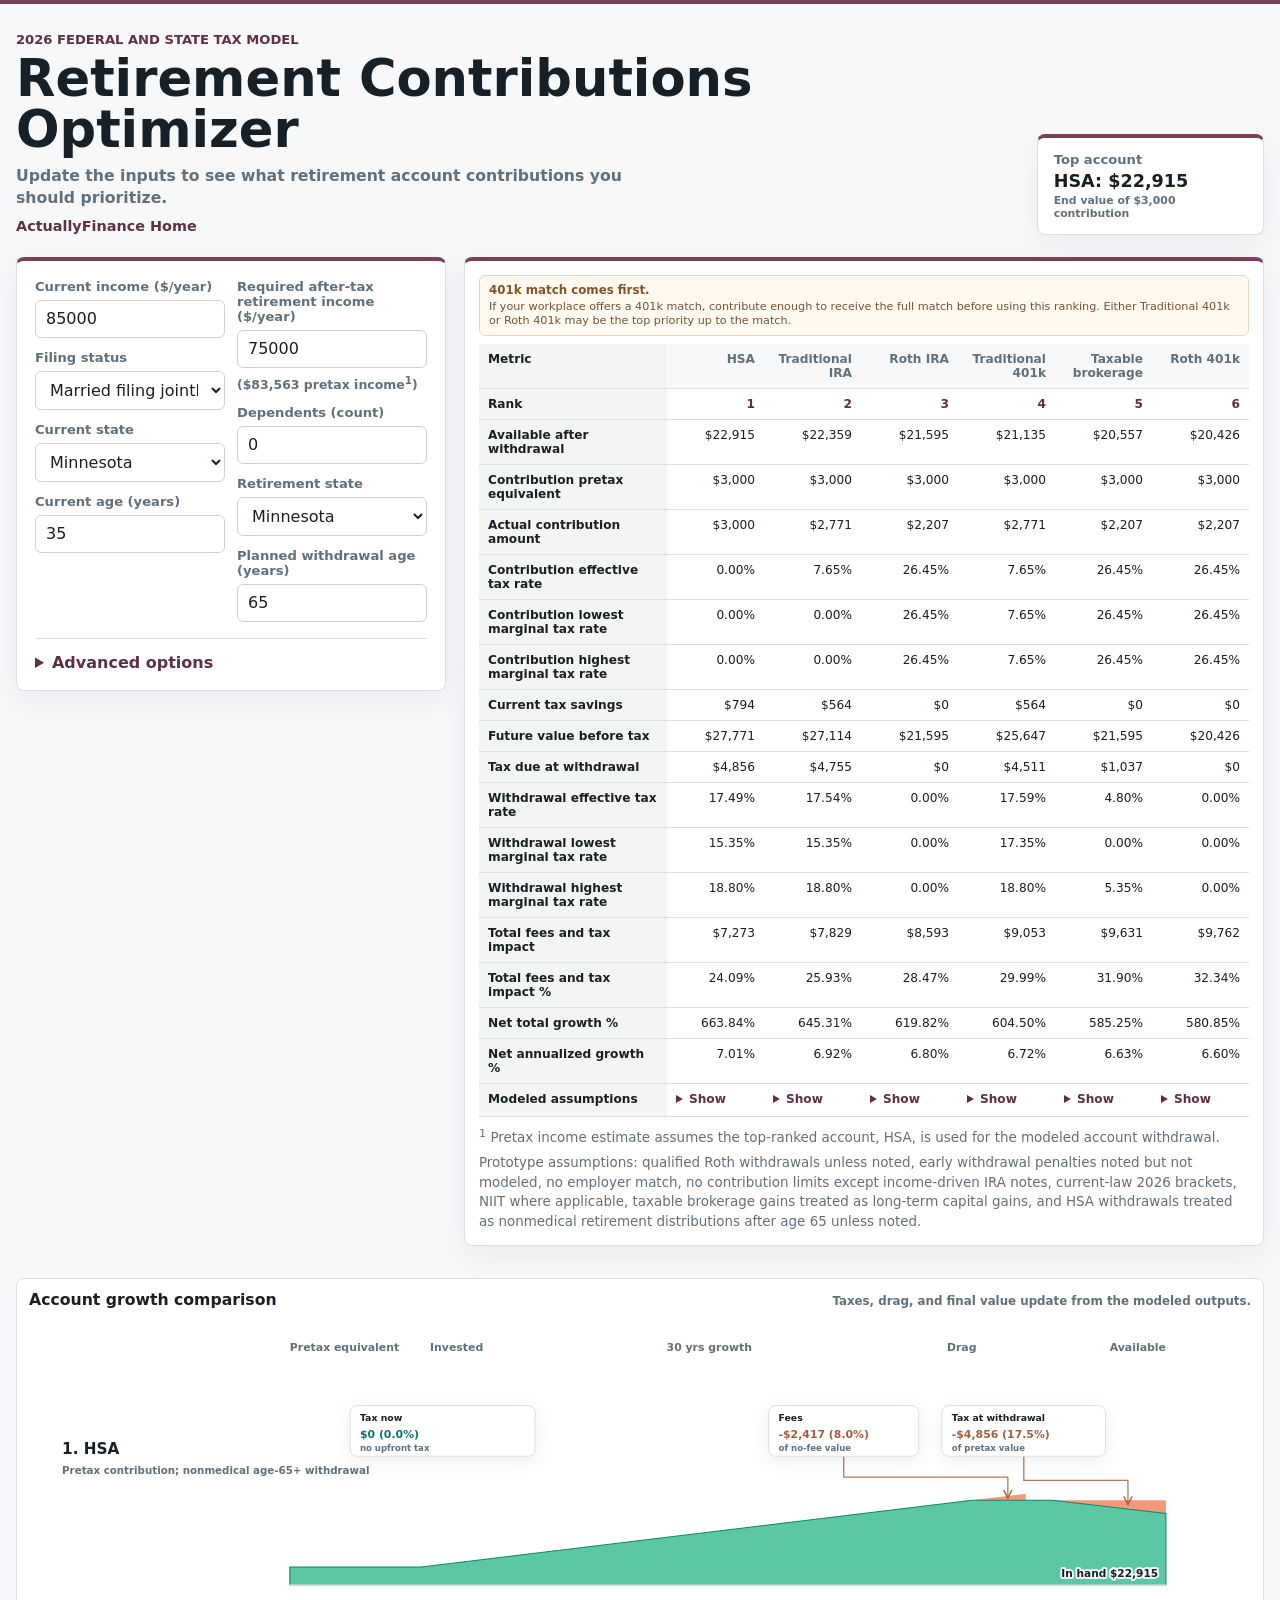
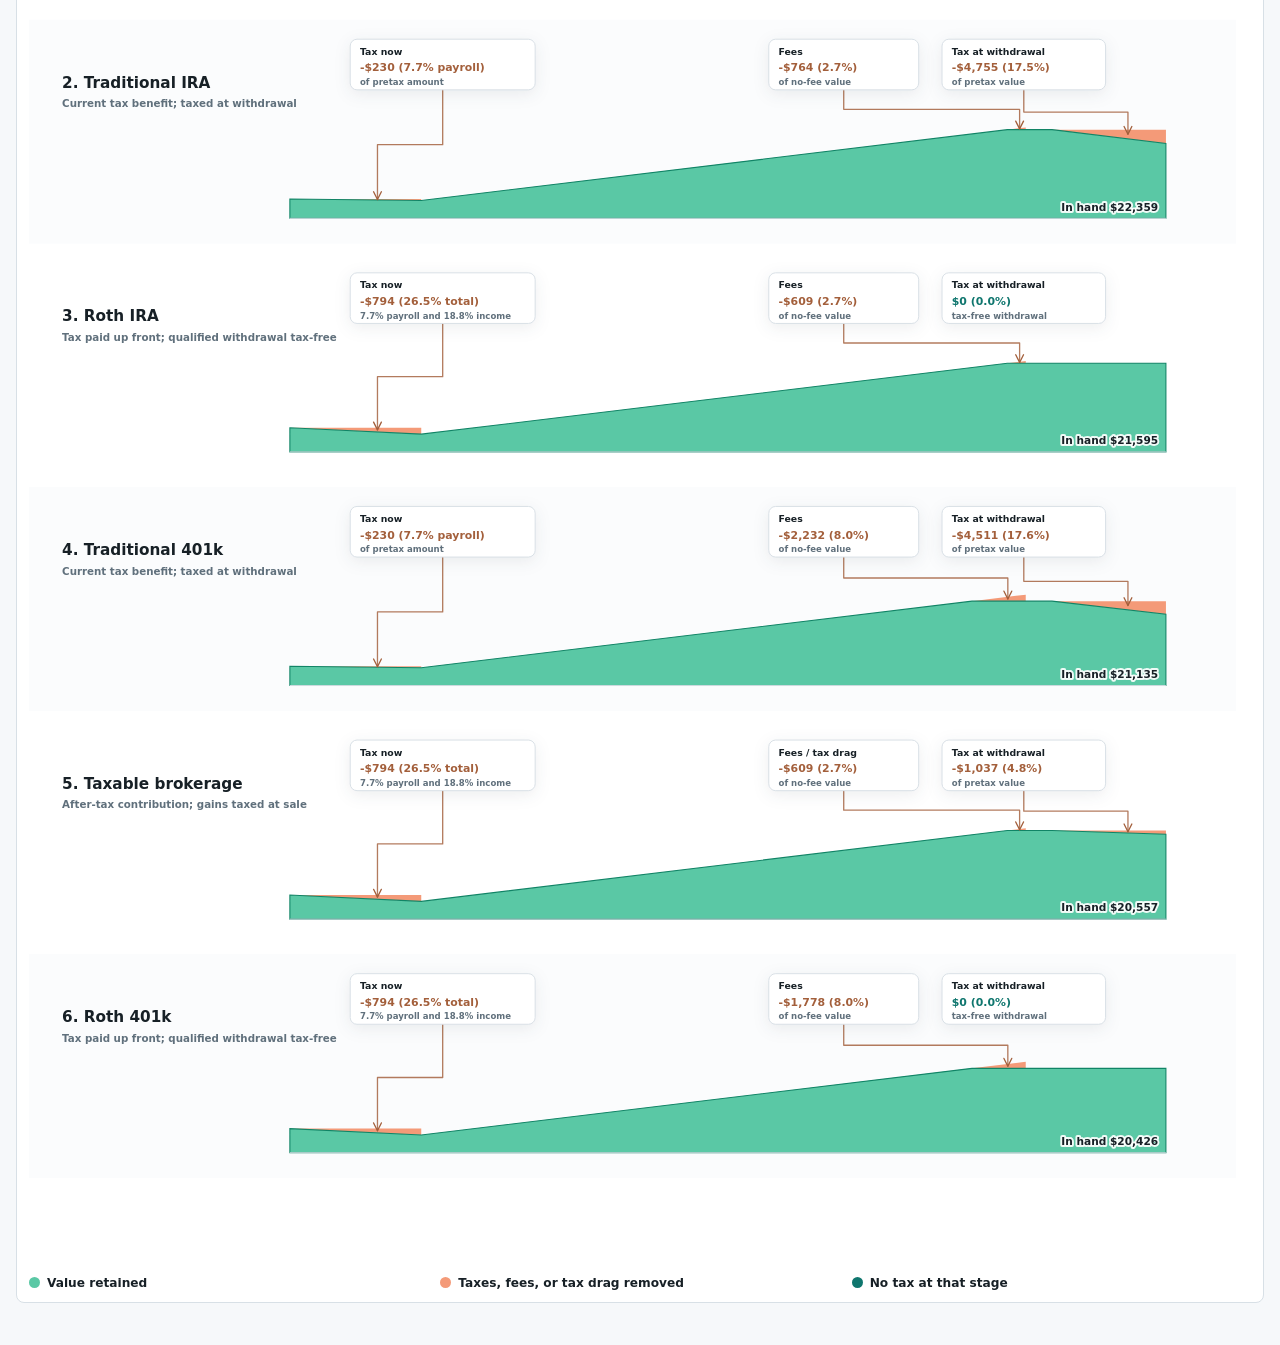
==== commit 304cd6a3: "Scale upfront tax wedges by contribution tax rate" ====
--- a/contributions-optimizer/index.html
+++ b/contributions-optimizer/index.html
@@ -145,6 +145,6 @@
     </section>
   </main>
 
-  <script src="app.js?v=20260601-taller-account-charts"></script>
+  <script src="app.js?v=20260601-tax-wedge-scale"></script>
 </body>
 </html>
--- a/contributions-optimizer/styles.css
+++ b/contributions-optimizer/styles.css
@@ -571,13 +571,6 @@
   margin-top: 10px;
 }
 
-.chart-rule-note {
-  margin: 8px 0 0;
-  color: var(--muted);
-  font-size: 0.74rem;
-  line-height: 1.4;
-}
-
 .chart-legend-item {
   display: grid;
   grid-template-columns: auto minmax(0, 1fr);
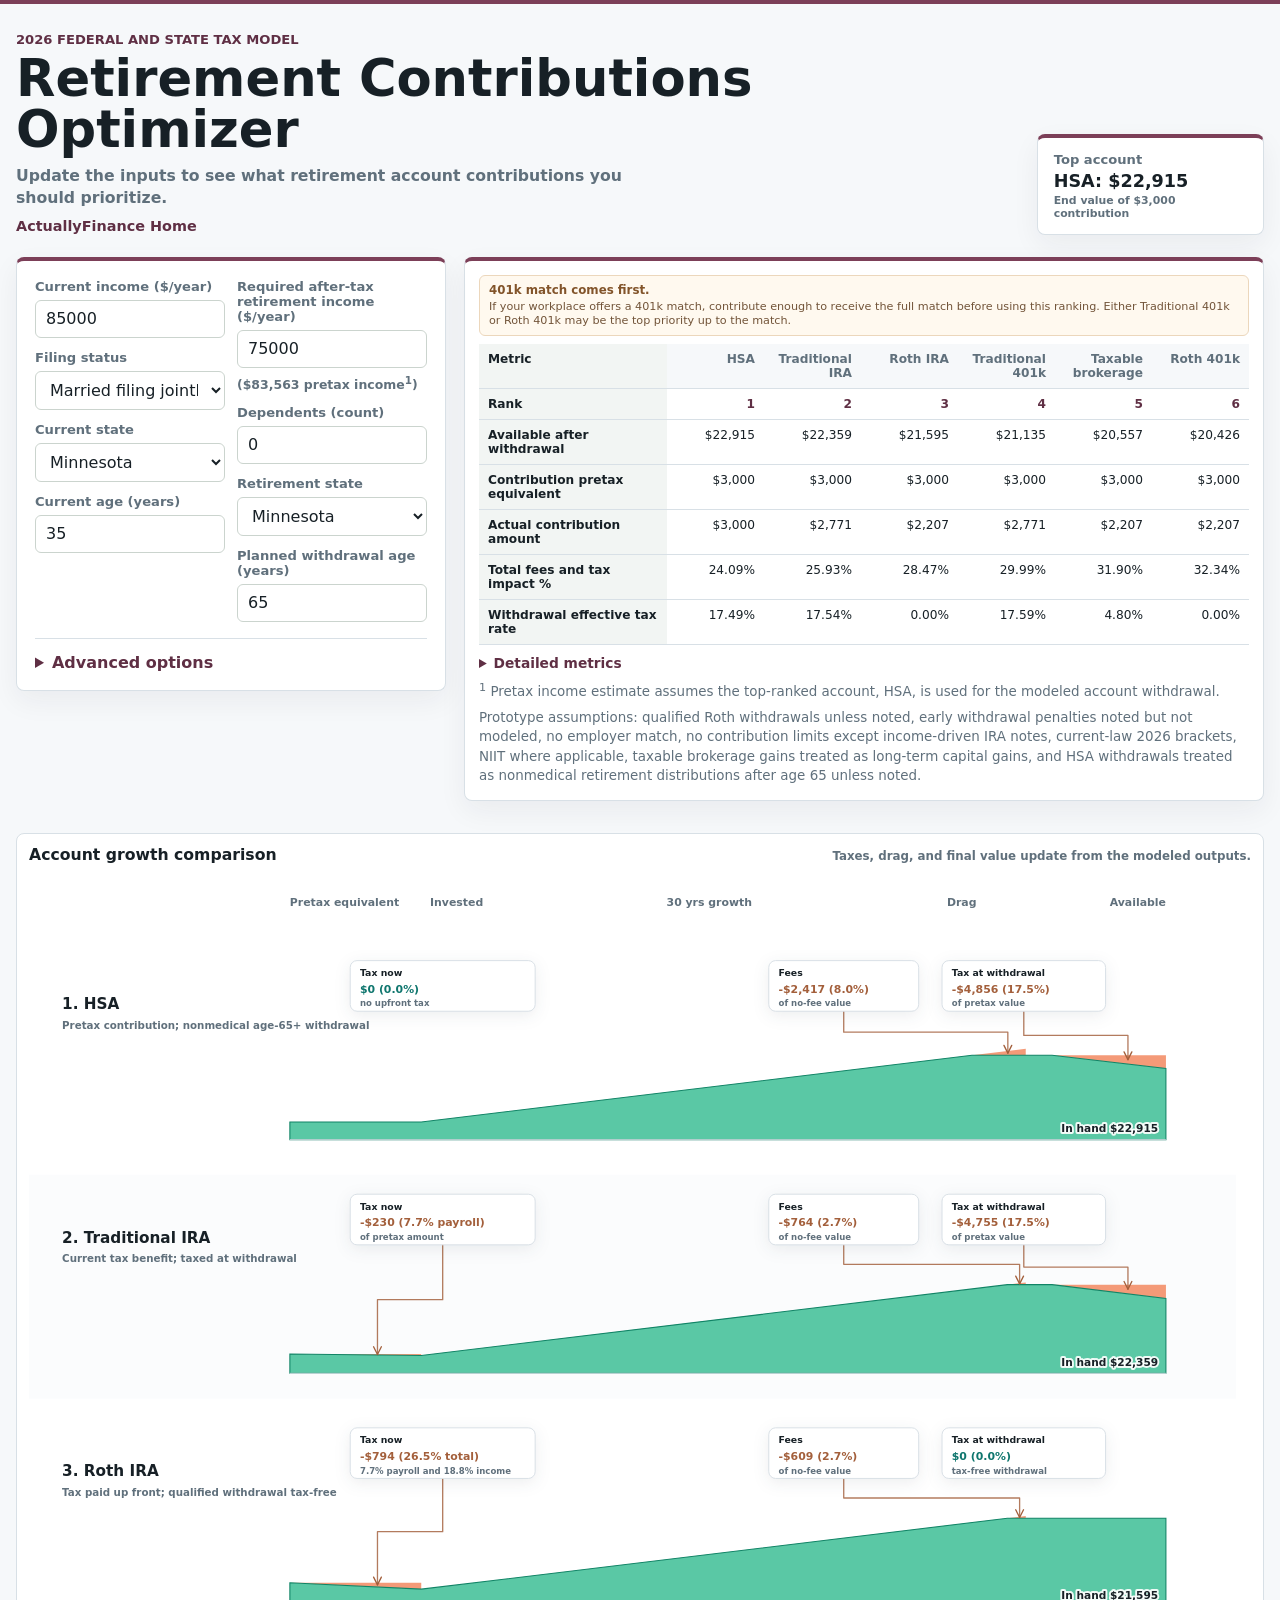
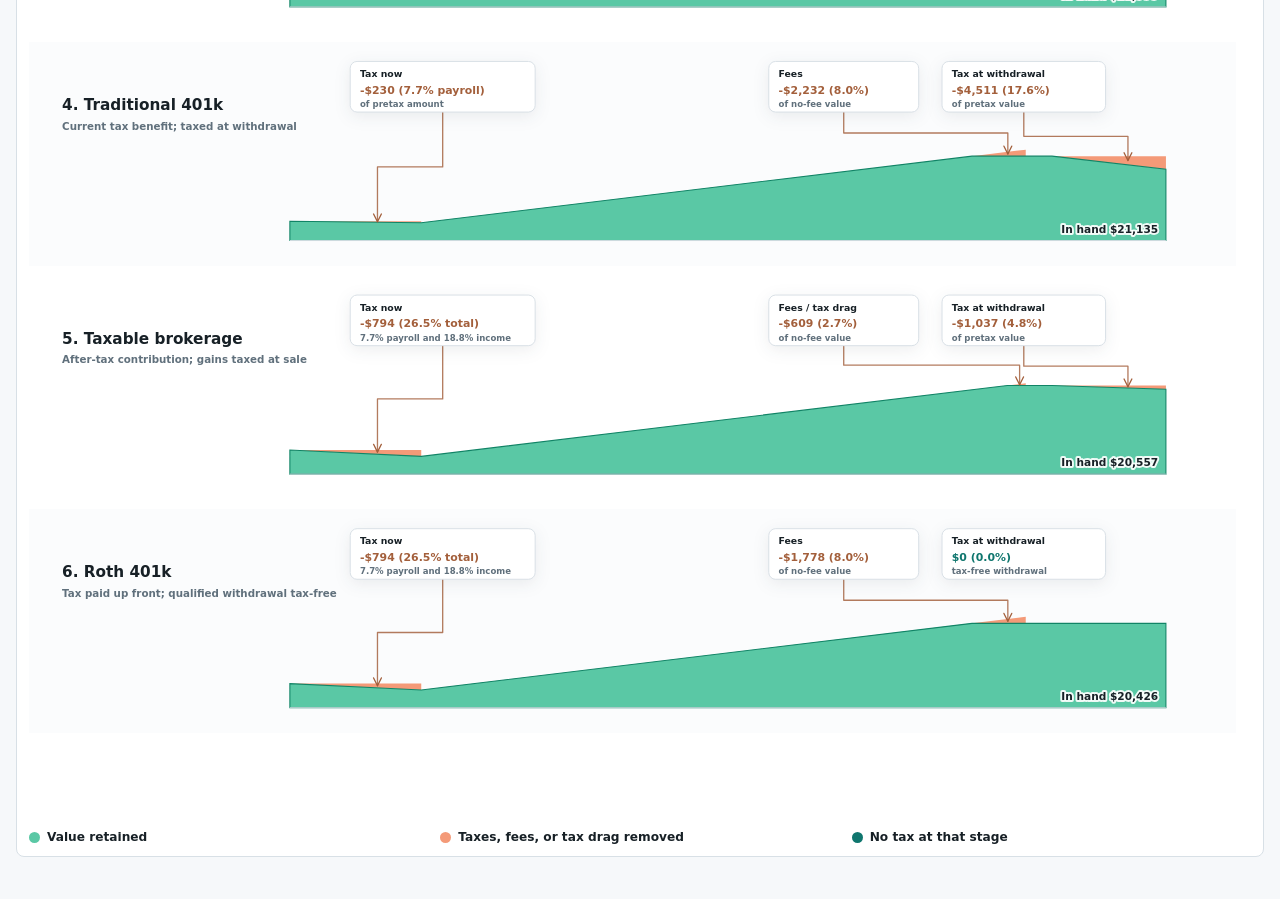
==== commit 3aaab985: "Collapse detailed optimizer metrics by default" ====
--- a/contributions-optimizer/index.html
+++ b/contributions-optimizer/index.html
@@ -5,7 +5,7 @@
   <meta name="viewport" content="width=device-width, initial-scale=1">
   <title>Retirement Contributions Optimizer</title>
   <meta name="description" content="Rank retirement account contributions by projected after-tax value across IRA, 401k, HSA, and taxable brokerage accounts.">
-  <link rel="stylesheet" href="styles.css?v=20260601-chart-polish">
+  <link rel="stylesheet" href="styles.css?v=20260602-metric-disclosure">
 </head>
 <body>
   <main class="shell">
@@ -145,6 +145,6 @@
     </section>
   </main>
 
-  <script src="app.js?v=20260601-tax-wedge-scale"></script>
+  <script src="app.js?v=20260602-metric-disclosure"></script>
 </body>
 </html>
--- a/contributions-optimizer/styles.css
+++ b/contributions-optimizer/styles.css
@@ -315,6 +315,21 @@
   overflow-x: auto;
 }
 
+.metrics-details {
+  margin-top: 10px;
+}
+
+.metrics-details summary {
+  cursor: pointer;
+  color: var(--accent-dark);
+  font-size: 0.86rem;
+  font-weight: 750;
+}
+
+.detailed-table-wrap {
+  margin-top: 8px;
+}
+
 .results-cards {
   display: none;
 }
@@ -417,6 +432,7 @@
 
 .growth-chart {
   grid-column: 1 / -1;
+  min-width: 0;
   margin-top: 14px;
   border: 1px solid var(--line);
   border-radius: 8px;
@@ -455,6 +471,7 @@
 
 .retained-chart-scroll {
   width: 100%;
+  min-width: 0;
   max-width: 100%;
   overflow-x: auto;
   overflow-y: hidden;
@@ -728,9 +745,13 @@
     display: none;
   }
 
+  .metrics-details {
+    display: none;
+  }
+
   .results-cards {
     display: grid;
-    gap: 10px;
+    gap: 8px;
   }
 
   .result-card {
@@ -752,8 +773,8 @@
   .card-rank,
   .card-value {
     display: grid;
-    gap: 3px;
-    padding: 11px 12px;
+    gap: 2px;
+    padding: 9px 10px;
   }
 
   .card-rank {
@@ -765,14 +786,14 @@
 
   .card-rank span {
     color: var(--accent-dark);
-    font-size: 0.78rem;
+    font-size: 0.72rem;
     font-weight: 800;
   }
 
   .card-rank strong {
     justify-self: end;
     text-align: right;
-    font-size: 1rem;
+    font-size: 0.94rem;
   }
 
   .card-value {
@@ -782,13 +803,13 @@
   .card-value span,
   .mobile-metrics dt {
     color: var(--muted);
-    font-size: 0.76rem;
+    font-size: 0.71rem;
     font-weight: 700;
   }
 
   .card-value strong {
     color: var(--accent-dark);
-    font-size: 1.4rem;
+    font-size: 1.18rem;
     line-height: 1.05;
   }
 
@@ -800,20 +821,25 @@
   .mobile-metrics div {
     display: grid;
     grid-template-columns: minmax(0, 1fr) auto;
-    gap: 10px;
+    gap: 7px;
     align-items: baseline;
-    padding: 8px 12px;
+    padding: 6px 10px;
     border-bottom: 1px solid var(--line);
   }
 
   .mobile-metrics dd {
     margin: 0;
     text-align: right;
+    font-size: 0.78rem;
     font-weight: 750;
   }
 
   .card-details {
-    padding: 10px 12px;
+    padding: 8px 10px;
+  }
+
+  .card-details + .card-details {
+    border-top: 1px solid var(--line);
   }
 
   .card-details summary {
@@ -830,6 +856,11 @@
     line-height: 1.35;
   }
 
+  .mobile-metrics-detail {
+    margin-top: 8px;
+    border-top: 1px solid var(--line);
+  }
+
   .footnotes,
   .model-note {
     font-size: 0.78rem;
@@ -853,7 +884,7 @@
   }
 
   .retained-chart-scroll svg {
-    width: 1240px;
+    width: 700px;
     max-width: none;
   }
 
